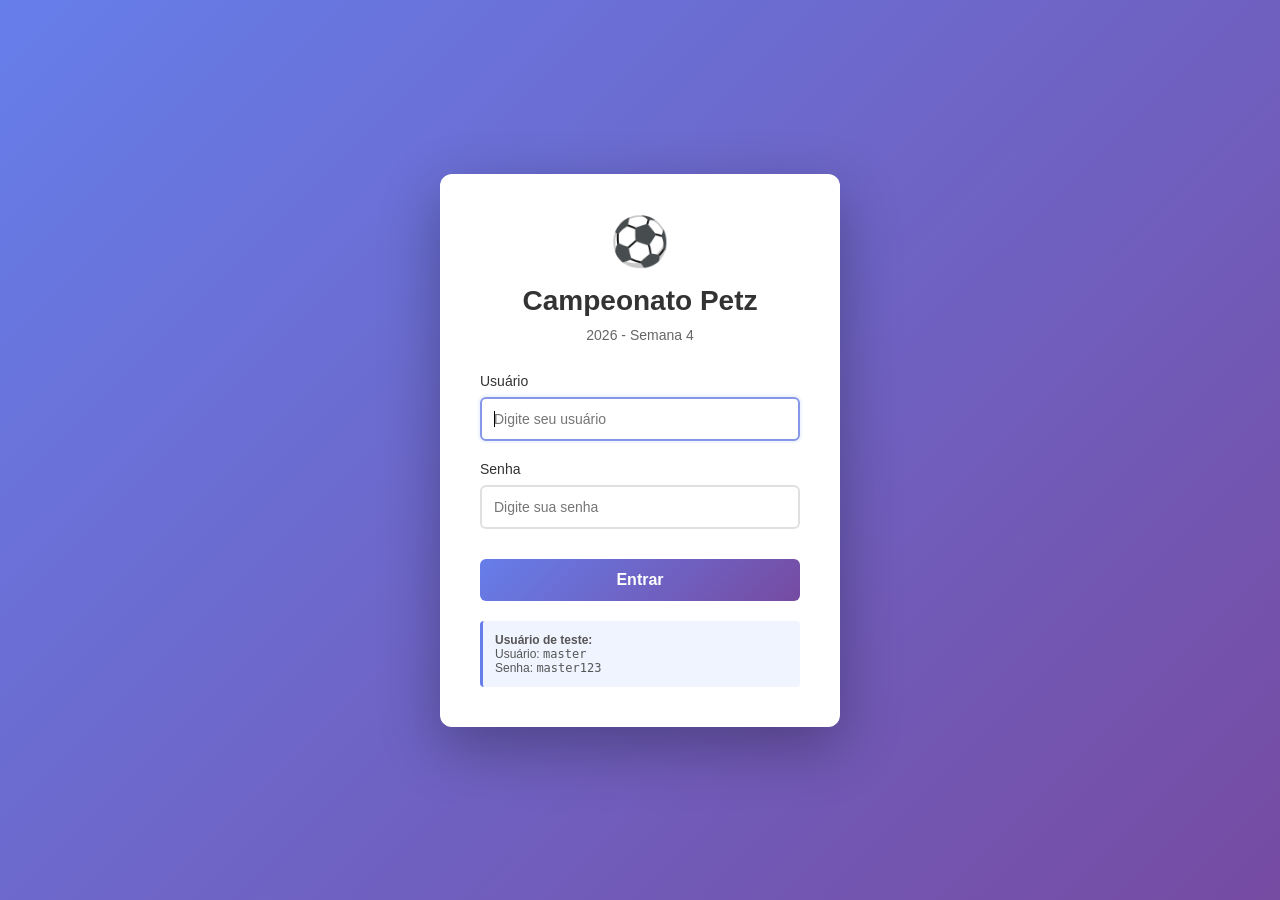
==== admin.html @ 26683cab "Campeonato Petz 2026 - Deploy Vercel com autenticação" ====
<!DOCTYPE html>
<html lang="pt-BR">
<head>
    <meta charset="UTF-8">
    <meta name="viewport" content="width=device-width, initial-scale=1.0">
    <title>Admin - Campeonato Petz 2026</title>
    <style>
        * {
            margin: 0;
            padding: 0;
            box-sizing: border-box;
        }

        body {
            font-family: 'Segoe UI', Tahoma, Geneva, Verdana, sans-serif;
            background: #f5f7fa;
            color: #333;
        }

        .admin-container {
            max-width: 1200px;
            margin: 0 auto;
            padding: 20px;
        }

        .header {
            background: linear-gradient(135deg, #667eea 0%, #764ba2 100%);
            color: white;
            padding: 30px;
            border-radius: 12px;
            margin-bottom: 30px;
            display: flex;
            justify-content: space-between;
            align-items: center;
        }

        .header h1 {
            font-size: 28px;
        }

        .header p {
            font-size: 14px;
            opacity: 0.9;
            margin-top: 5px;
        }

        .header-right {
            display: flex;
            gap: 15px;
            align-items: center;
        }

        .user-info {
            text-align: right;
        }

        .logout-btn {
            background: rgba(255, 255, 255, 0.2);
            color: white;
            border: 1px solid rgba(255, 255, 255, 0.3);
            padding: 8px 16px;
            border-radius: 6px;
            cursor: pointer;
            font-size: 14px;
            transition: all 0.3s;
        }

        .logout-btn:hover {
            background: rgba(255, 255, 255, 0.3);
        }

        .dashboard-link {
            background: rgba(255, 255, 255, 0.2);
            color: white;
            border: 1px solid rgba(255, 255, 255, 0.3);
            padding: 8px 16px;
            border-radius: 6px;
            text-decoration: none;
            font-size: 14px;
            transition: all 0.3s;
            cursor: pointer;
            display: inline-block;
        }

        .dashboard-link:hover {
            background: rgba(255, 255, 255, 0.3);
        }

        .section {
            background: white;
            border-radius: 12px;
            padding: 30px;
            margin-bottom: 30px;
            box-shadow: 0 2px 8px rgba(0, 0, 0, 0.1);
        }

        .section-title {
            font-size: 20px;
            font-weight: 600;
            margin-bottom: 20px;
            border-bottom: 2px solid #667eea;
            padding-bottom: 10px;
        }

        .form-grid {
            display: grid;
            grid-template-columns: 1fr 1fr;
            gap: 20px;
            margin-bottom: 20px;
        }

        .form-grid.full {
            grid-template-columns: 1fr;
        }

        .form-group {
            display: flex;
            flex-direction: column;
        }

        .form-group label {
            font-weight: 500;
            margin-bottom: 8px;
            font-size: 14px;
        }

        .form-group input,
        .form-group select {
            padding: 10px;
            border: 2px solid #e0e0e0;
            border-radius: 6px;
            font-family: inherit;
            font-size: 14px;
            transition: all 0.3s;
        }

        .form-group input:focus,
        .form-group select:focus {
            outline: none;
            border-color: #667eea;
            box-shadow: 0 0 0 3px rgba(102, 126, 234, 0.1);
        }

        .button-group {
            display: flex;
            gap: 10px;
            margin-top: 20px;
        }

        .btn {
            padding: 10px 20px;
            border: none;
            border-radius: 6px;
            cursor: pointer;
            font-size: 14px;
            font-weight: 600;
            transition: all 0.3s;
        }

        .btn-primary {
            background: linear-gradient(135deg, #667eea 0%, #764ba2 100%);
            color: white;
        }

        .btn-primary:hover {
            transform: translateY(-2px);
            box-shadow: 0 10px 20px rgba(102, 126, 234, 0.3);
        }

        .btn-secondary {
            background: #f0f0f0;
            color: #333;
            border: 1px solid #ddd;
        }

        .btn-secondary:hover {
            background: #e0e0e0;
        }

        .btn-danger {
            background: #e74c3c;
            color: white;
        }

        .btn-danger:hover {
            background: #c0392b;
        }

        .btn:disabled {
            opacity: 0.6;
            cursor: not-allowed;
            transform: none;
        }

        .message {
            padding: 12px;
            border-radius: 6px;
            margin-bottom: 20px;
            display: none;
        }

        .message.show {
            display: block;
        }

        .message.success {
            background: #d4edda;
            color: #155724;
            border-left: 3px solid #28a745;
        }

        .message.error {
            background: #f8d7da;
            color: #721c24;
            border-left: 3px solid #f5c6cb;
        }

        .users-table {
            width: 100%;
            border-collapse: collapse;
            margin-top: 20px;
        }

        .users-table thead {
            background: #f8f9fa;
        }

        .users-table th,
        .users-table td {
            padding: 12px;
            text-align: left;
            border-bottom: 1px solid #e0e0e0;
        }

        .users-table th {
            font-weight: 600;
            color: #667eea;
        }

        .users-table tr:hover {
            background: #f8f9fa;
        }

        .badge {
            display: inline-block;
            padding: 4px 12px;
            border-radius: 20px;
            font-size: 12px;
            font-weight: 600;
        }

        .badge.admin {
            background: #667eea;
            color: white;
        }

        .badge.active {
            background: #28a745;
            color: white;
        }

        .badge.inactive {
            background: #dc3545;
            color: white;
        }

        .actions {
            display: flex;
            gap: 8px;
        }

        .actions button {
            padding: 6px 12px;
            font-size: 12px;
            border: none;
            border-radius: 4px;
            cursor: pointer;
            transition: all 0.2s;
        }

        .edit-btn {
            background: #3498db;
            color: white;
        }

        .edit-btn:hover {
            background: #2980b9;
        }

        .delete-btn {
            background: #e74c3c;
            color: white;
        }

        .delete-btn:hover {
            background: #c0392b;
        }

        .loading {
            text-align: center;
            padding: 20px;
            color: #999;
        }

        .spinner {
            width: 30px;
            height: 30px;
            border: 3px solid #f3f3f3;
            border-top: 3px solid #667eea;
            border-radius: 50%;
            animation: spin 1s linear infinite;
            margin: 0 auto 10px;
        }

        @keyframes spin {
            0% { transform: rotate(0deg); }
            100% { transform: rotate(360deg); }
        }

        .modal {
            display: none;
            position: fixed;
            top: 0;
            left: 0;
            width: 100%;
            height: 100%;
            background: rgba(0, 0, 0, 0.5);
            z-index: 1000;
            align-items: center;
            justify-content: center;
        }

        .modal.show {
            display: flex;
        }

        .modal-content {
            background: white;
            border-radius: 12px;
            padding: 30px;
            max-width: 500px;
            width: 100%;
            box-shadow: 0 10px 40px rgba(0, 0, 0, 0.3);
        }

        .modal-title {
            font-size: 20px;
            font-weight: 600;
            margin-bottom: 20px;
        }

        .close-modal {
            float: right;
            font-size: 24px;
            cursor: pointer;
            color: #999;
        }

        .close-modal:hover {
            color: #333;
        }
    </style>
</head>
<body>
    <div class="admin-container">
        <div class="header">
            <div>
                <h1>⚽ Painel de Administração</h1>
                <p>Campeonato Petz 2026</p>
            </div>
            <div class="header-right">
                <div class="user-info">
                    <div id="userName">Carregando...</div>
                    <div style="font-size: 12px; opacity: 0.9; margin-top: 5px;">Admin</div>
                </div>
                <a href="/" class="dashboard-link">← Voltar ao Dashboard</a>
                <button class="logout-btn" onclick="logout()">Sair</button>
            </div>
        </div>

        <div class="section">
            <h2 class="section-title">📋 Criar Novo Usuário</h2>

            <div class="message" id="createMessage"></div>

            <div class="form-grid">
                <div class="form-group">
                    <label for="newUsername">Usuário *</label>
                    <input type="text" id="newUsername" placeholder="username" required>
                </div>
                <div class="form-group">
                    <label for="newEmail">Email</label>
                    <input type="email" id="newEmail" placeholder="email@example.com">
                </div>
                <div class="form-group">
                    <label for="newName">Nome Completo</label>
                    <input type="text" id="newName" placeholder="Nome da pessoa">
                </div>
                <div class="form-group">
                    <label for="newPassword">Senha *</label>
                    <input type="password" id="newPassword" placeholder="Senha forte" required>
                </div>
            </div>

            <div class="button-group">
                <button class="btn btn-primary" onclick="createUser()">Criar Usuário</button>
            </div>
        </div>

        <div class="section">
            <h2 class="section-title">👥 Gerenciar Usuários</h2>

            <div class="loading" id="usersLoading">
                <div class="spinner"></div>
                <p>Carregando usuários...</p>
            </div>

            <table class="users-table" id="usersTable" style="display: none;">
                <thead>
                    <tr>
                        <th>Usuário</th>
                        <th>Nome</th>
                        <th>Email</th>
                        <th>Status</th>
                        <th>Permissão</th>
                        <th>Ações</th>
                    </tr>
                </thead>
                <tbody id="usersBody">
                </tbody>
            </table>
        </div>
    </div>

    <!-- Modal de Editar Usuário -->
    <div class="modal" id="editModal">
        <div class="modal-content">
            <span class="close-modal" onclick="closeEditModal()">&times;</span>
            <h3 class="modal-title">Editar Usuário</h3>

            <div class="message" id="editMessage"></div>

            <div class="form-group">
                <label for="editEmail">Email</label>
                <input type="email" id="editEmail" placeholder="email@example.com">
            </div>
            <div class="form-group" style="margin-top: 15px;">
                <label for="editName">Nome Completo</label>
                <input type="text" id="editName" placeholder="Nome da pessoa">
            </div>
            <div class="form-group" style="margin-top: 15px;">
                <label for="editPassword">Nova Senha (deixe vazio para não alterar)</label>
                <input type="password" id="editPassword" placeholder="Deixe vazio para não alterar">
            </div>

            <div class="button-group" style="margin-top: 20px;">
                <button class="btn btn-primary" onclick="saveEditUser()">Salvar</button>
                <button class="btn btn-secondary" onclick="closeEditModal()">Cancelar</button>
            </div>
        </div>
    </div>

    <script>
        let currentEditUserId = null;

        // Verificar autenticação ao carregar
        window.addEventListener('load', () => {
            checkAuth();
            loadUsers();
        });

        async function checkAuth() {
            try {
                const response = await fetch('/api/me');
                const data = await response.json();

                if (!data.user) {
                    window.location.href = '/login.html';
                    return;
                }

                if (!data.user.é_admin) {
                    alert('Acesso negado. Apenas administradores podem acessar esta página.');
                    window.location.href = '/';
                    return;
                }

                document.getElementById('userName').textContent = data.user.nome_completo || data.user.username;
            } catch (error) {
                console.error('Erro ao verificar autenticação:', error);
                window.location.href = '/login.html';
            }
        }

        async function loadUsers() {
            try {
                const response = await fetch('/api/usuarios');
                const data = await response.json();

                const tbody = document.getElementById('usersBody');
                tbody.innerHTML = '';

                data.usuarios.forEach(user => {
                    const row = document.createElement('tr');
                    row.innerHTML = `
                        <td><strong>${user.username}</strong></td>
                        <td>${user.nome_completo || '-'}</td>
                        <td>${user.email || '-'}</td>
                        <td>
                            <span class="badge ${user.ativo ? 'active' : 'inactive'}">
                                ${user.ativo ? 'Ativo' : 'Inativo'}
                            </span>
                        </td>
                        <td>
                            ${user.é_admin ? '<span class="badge admin">Admin</span>' : 'Usuário'}
                        </td>
                        <td>
                            <div class="actions">
                                <button class="edit-btn" onclick="editUser(${user.id})">Editar</button>
                                ${user.username !== 'master' ? `<button class="delete-btn" onclick="deleteUser(${user.id})">Deletar</button>` : ''}
                            </div>
                        </td>
                    `;
                    tbody.appendChild(row);
                });

                document.getElementById('usersLoading').style.display = 'none';
                document.getElementById('usersTable').style.display = 'table';
            } catch (error) {
                console.error('Erro ao carregar usuários:', error);
                showMessage('editMessage', 'Erro ao carregar usuários', 'error');
            }
        }

        async function createUser() {
            const username = document.getElementById('newUsername').value.trim();
            const email = document.getElementById('newEmail').value.trim();
            const nome = document.getElementById('newName').value.trim();
            const password = document.getElementById('newPassword').value;

            if (!username || !password) {
                showMessage('createMessage', 'Preencha username e senha', 'error');
                return;
            }

            try {
                const response = await fetch('/api/usuarios', {
                    method: 'POST',
                    headers: { 'Content-Type': 'application/json' },
                    body: JSON.stringify({
                        username,
                        email: email || null,
                        nome_completo: nome || null,
                        password
                    })
                });

                const data = await response.json();

                if (response.ok) {
                    showMessage('createMessage', `✅ Usuário ${username} criado com sucesso!`, 'success');
                    document.getElementById('newUsername').value = '';
                    document.getElementById('newEmail').value = '';
                    document.getElementById('newName').value = '';
                    document.getElementById('newPassword').value = '';
                    loadUsers();
                } else {
                    showMessage('createMessage', data.error || 'Erro ao criar usuário', 'error');
                }
            } catch (error) {
                console.error('Erro:', error);
                showMessage('createMessage', 'Erro de conexão', 'error');
            }
        }

        function editUser(userId) {
            currentEditUserId = userId;
            // Implementar busca de dados do usuário
            document.getElementById('editModal').classList.add('show');
        }

        function closeEditModal() {
            document.getElementById('editModal').classList.remove('show');
            currentEditUserId = null;
        }

        async function saveEditUser() {
            if (!currentEditUserId) return;

            const email = document.getElementById('editEmail').value.trim();
            const nome = document.getElementById('editName').value.trim();
            const password = document.getElementById('editPassword').value;

            try {
                const response = await fetch(`/api/usuarios/${currentEditUserId}`, {
                    method: 'PUT',
                    headers: { 'Content-Type': 'application/json' },
                    body: JSON.stringify({
                        email: email || null,
                        nome_completo: nome || null,
                        password: password || null
                    })
                });

                const data = await response.json();

                if (response.ok) {
                    showMessage('editMessage', 'Usuário atualizado com sucesso!', 'success');
                    setTimeout(() => closeEditModal(), 1000);
                    loadUsers();
                } else {
                    showMessage('editMessage', data.error || 'Erro ao atualizar', 'error');
                }
            } catch (error) {
                console.error('Erro:', error);
                showMessage('editMessage', 'Erro de conexão', 'error');
            }
        }

        async function deleteUser(userId) {
            if (!confirm('Tem certeza que deseja deletar este usuário?')) return;

            try {
                const response = await fetch(`/api/usuarios/${userId}`, {
                    method: 'DELETE'
                });

                if (response.ok) {
                    loadUsers();
                } else {
                    const data = await response.json();
                    alert(data.error || 'Erro ao deletar usuário');
                }
            } catch (error) {
                console.error('Erro:', error);
                alert('Erro ao deletar usuário');
            }
        }

        async function logout() {
            try {
                await fetch('/api/logout', { method: 'POST' });
                localStorage.removeItem('user');
                window.location.href = '/login.html';
            } catch (error) {
                console.error('Erro ao fazer logout:', error);
            }
        }

        function showMessage(elementId, message, type) {
            const element = document.getElementById(elementId);
            element.textContent = message;
            element.className = `message show ${type}`;

            if (type === 'success') {
                setTimeout(() => {
                    element.classList.remove('show');
                }, 3000);
            }
        }
    </script>
</body>
</html>
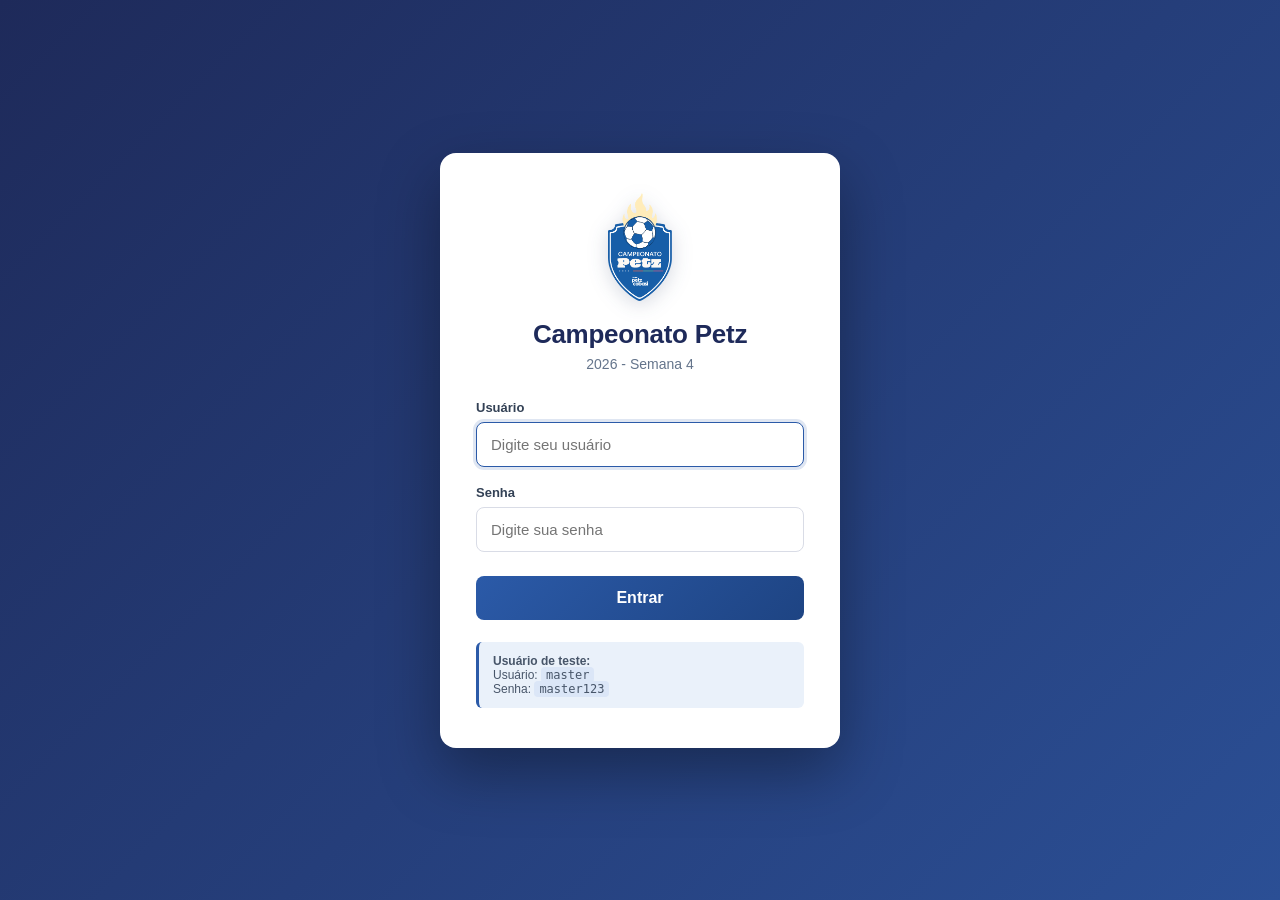
==== commit fdc52d1b: "Login com logo + paleta navy, favicon (escudo) nas paginas, e melhorias mobile" ====
--- a/admin.html
+++ b/admin.html
@@ -4,6 +4,7 @@
     <meta charset="UTF-8">
     <meta name="viewport" content="width=device-width, initial-scale=1.0">
     <title>Admin - Campeonato Petz 2026</title>
+    <link rel="icon" type="image/png" href="favicon.png">
     <style>
         * {
             margin: 0;
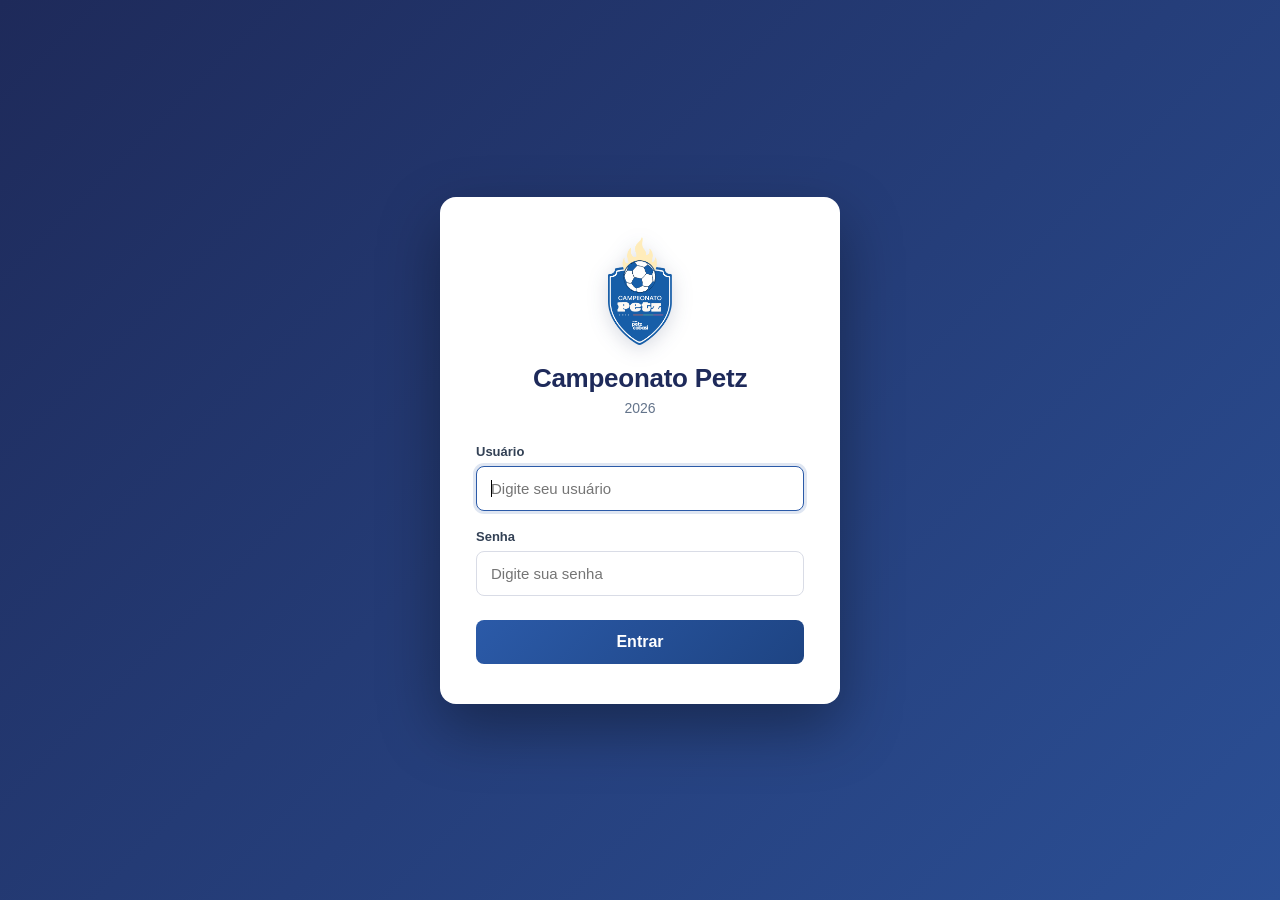
==== commit bc96ea15: "Cada usuário pode trocar a própria senha O backend já permitia, mas não havia tela: as senhas criada" ====
--- a/admin.html
+++ b/admin.html
@@ -585,12 +585,25 @@
             currentEditUserId = null;
         }
 
+        // Id do próprio administrador, para saber quando a edição é da própria conta.
+        let meuId = null;
+        fetch('/api/me').then(r => r.json()).then(d => { meuId = d.user?.id ?? null; })
+            .catch(() => {});
+
         async function saveEditUser() {
             if (!currentEditUserId) return;
 
             const email = document.getElementById('editEmail').value.trim();
             const nome = document.getElementById('editName').value.trim();
             const password = document.getElementById('editPassword').value;
+
+            // Trocar a PRÓPRIA senha exige a atual — o backend confere. Para as
+            // outras contas o admin redefine direto, sem saber a senha antiga.
+            let senhaAtual = null;
+            if (password && currentEditUserId === meuId) {
+                senhaAtual = prompt('Para trocar a SUA senha, digite a senha atual:');
+                if (senhaAtual === null) return;
+            }
 
             try {
                 const response = await fetch(`/api/usuarios/${currentEditUserId}`, {
@@ -599,7 +612,8 @@
                     body: JSON.stringify({
                         email: email || null,
                         nome_completo: nome || null,
-                        password: password || null
+                        password: password || null,
+                        senhaAtual
                     })
                 });
 
